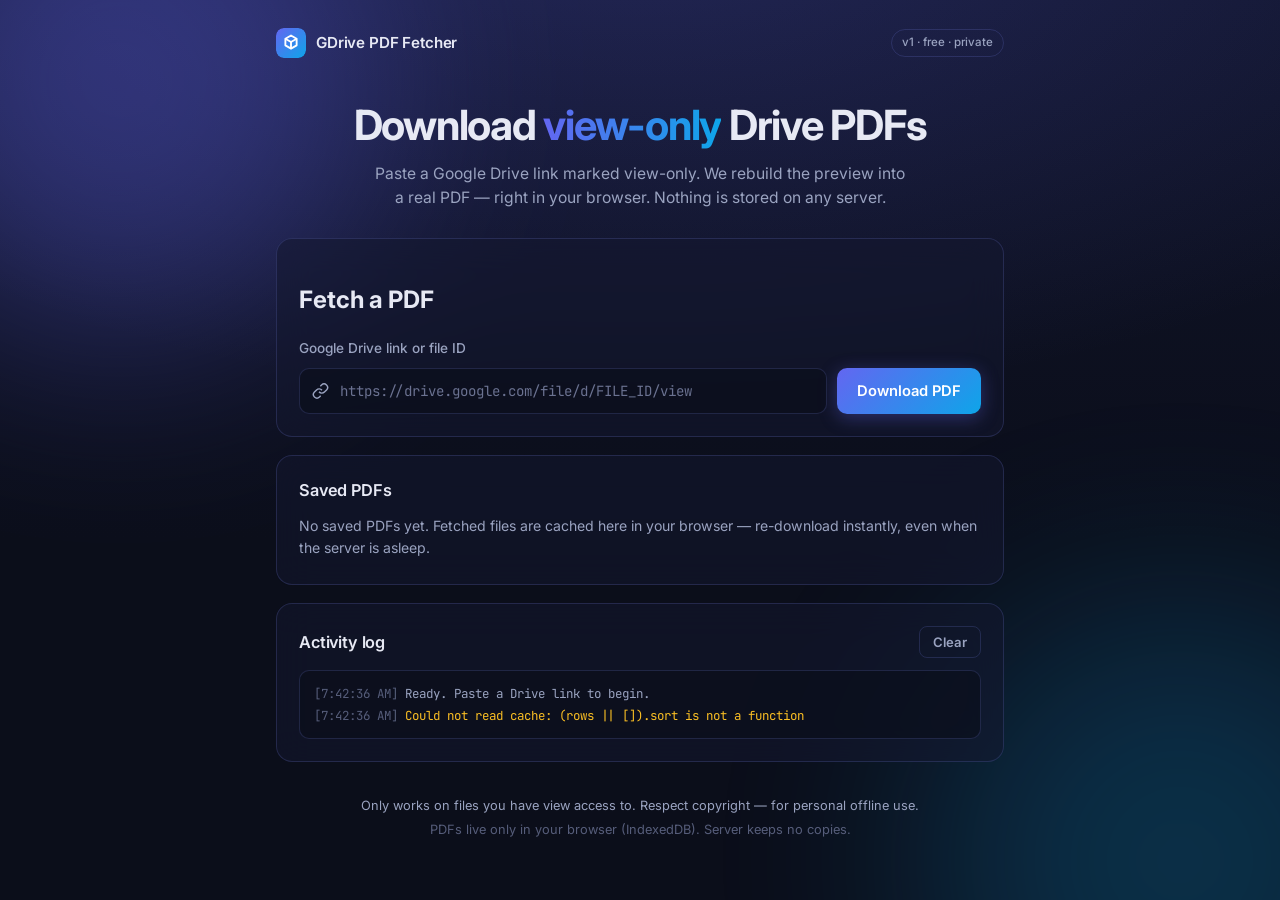
==== frontend/index.html @ 77b12b7b "GDrive PDF Fetcher v1: frontend + Flask/Playwright backend + docs - Frontend: dark glassmorphism UI," ====
<!DOCTYPE html>
<html lang="en">
<head>
  <meta charset="UTF-8">
  <meta name="viewport" content="width=device-width, initial-scale=1.0">
  <meta name="description" content="Download view-only Google Drive PDFs. Free, private, browser-based.">
  <meta name="theme-color" content="#0b0e1a">
  <title>GDrive PDF Fetcher — Save view-only Drive PDFs</title>
  <link rel="preconnect" href="https://fonts.googleapis.com">
  <link rel="preconnect" href="https://fonts.gstatic.com" crossorigin>
  <link href="https://fonts.googleapis.com/css2?family=Inter:wght@400;500;600;700&family=JetBrains+Mono:wght@400;500&display=swap" rel="stylesheet">
  <link rel="stylesheet" href="style.css">
  <link rel="icon" href="data:image/svg+xml,%3Csvg xmlns='http://www.w3.org/2000/svg' viewBox='0 0 32 32'%3E%3Cdefs%3E%3ClinearGradient id='g' x1='0' y1='0' x2='1' y2='1'%3E%3Cstop offset='0' stop-color='%236366f1'/%3E%3Cstop offset='1' stop-color='%230ea5e9'/%3E%3C/linearGradient%3E%3C/defs%3E%3Crect width='32' height='32' rx='8' fill='url(%23g)'/%3E%3Cpath d='M16 8l6 3.5v7L16 22l-6-3.5v-7L16 8z' fill='none' stroke='white' stroke-width='2' stroke-linejoin='round'/%3E%3Cpath d='M16 15v7M16 15l6-3.5M16 15l-6-3.5' stroke='white' stroke-width='2' fill='none'/%3E%3C/svg%3E">
</head>
<body>
  <div class="bg-gradient" aria-hidden="true"></div>
  <div class="bg-glow bg-glow--indigo" aria-hidden="true"></div>
  <div class="bg-glow bg-glow--sky" aria-hidden="true"></div>

  <main class="container">
    <!-- ============ HEADER ============ -->
    <header class="header">
      <div class="logo">
        <svg class="logo-icon" viewBox="0 0 32 32" aria-hidden="true">
          <defs>
            <linearGradient id="logoGrad" x1="0" y1="0" x2="1" y2="1">
              <stop offset="0" stop-color="#6366f1"/>
              <stop offset="1" stop-color="#0ea5e9"/>
            </linearGradient>
          </defs>
          <rect width="32" height="32" rx="8" fill="url(#logoGrad)"/>
          <path d="M16 8l6 3.5v7L16 22l-6-3.5v-7L16 8z" fill="none" stroke="white" stroke-width="2" stroke-linejoin="round"/>
          <path d="M16 15v7M16 15l6-3.5M16 15l-6-3.5" stroke="white" stroke-width="2" fill="none"/>
        </svg>
        <span class="logo-text">GDrive PDF Fetcher</span>
      </div>
      <span class="badge">v1 &middot; free &middot; private</span>
    </header>

    <!-- ============ HERO ============ -->
    <section class="hero">
      <h1 class="hero-title">Download <span class="gradient-text">view-only</span> Drive PDFs</h1>
      <p class="hero-sub">Paste a Google Drive link marked view-only. We rebuild the preview into a real PDF &mdash; right in your browser. Nothing is stored on any server.</p>
    </section>

    <!-- ============ FETCH CARD ============ -->
    <section class="card glass" aria-labelledby="fetch-heading">
      <h2 id="fetch-heading" class="sr-only">Fetch a PDF</h2>

      <form id="fetch-form" novalidate>
        <label for="drive-input" class="field-label">Google Drive link or file ID</label>
        <div class="input-row">
          <div class="input-wrap">
            <svg class="input-icon" viewBox="0 0 24 24" fill="none" stroke="currentColor" stroke-width="2" aria-hidden="true">
              <path d="M10 13a5 5 0 0 0 7.54.54l3-3a5 5 0 0 0-7.07-7.07l-1.72 1.71"/>
              <path d="M14 11a5 5 0 0 0-7.54-.54l-3 3a5 5 0 0 0 7.07 7.07l1.71-1.71"/>
            </svg>
            <input
              id="drive-input"
              name="driveUrl"
              type="text"
              inputmode="url"
              autocomplete="off"
              spellcheck="false"
              placeholder="https://drive.google.com/file/d/FILE_ID/view"
              aria-describedby="input-error"
            >
          </div>
          <button id="download-btn" type="submit" class="btn btn-primary">
            <span class="btn-label">Download PDF</span>
            <span class="btn-spinner" hidden aria-hidden="true"></span>
          </button>
        </div>
        <p id="input-error" class="field-error" role="alert" hidden></p>
      </form>

      <!-- Progress / status area -->
      <div id="status-area" class="status-area" hidden>
        <div class="status-head">
          <span id="status-spinner" class="spinner" aria-hidden="true"></span>
          <p id="status-text" class="status-text" role="status" aria-live="polite"></p>
        </div>
        <div class="progress-track" role="progressbar" aria-valuemin="0" aria-valuemax="100" aria-valuenow="0" aria-label="Download progress">
          <div id="progress-bar" class="progress-fill"></div>
        </div>
        <div id="status-actions" class="status-actions" hidden></div>
      </div>
    </section>

    <!-- ============ SAVED LIST ============ -->
    <section class="card glass" aria-labelledby="saved-heading">
      <div class="saved-head">
        <h2 id="saved-heading" class="card-title">Saved PDFs</h2>
        <span id="saved-count" class="count-pill" hidden></span>
      </div>
      <p id="saved-empty" class="empty-msg">No saved PDFs yet. Fetched files are cached here in your browser &mdash; re-download instantly, even when the server is asleep.</p>
      <ul id="saved-list" class="saved-list"></ul>
    </section>

    <!-- ============ LOG ============ -->
    <section class="card glass" aria-labelledby="log-heading">
      <div class="log-head">
        <h2 id="log-heading" class="card-title">Activity log</h2>
        <button id="clear-log" type="button" class="btn btn-ghost btn-sm">Clear</button>
      </div>
      <div id="log-box" class="log-box" aria-live="polite" aria-label="Activity log"></div>
    </section>

    <!-- ============ FOOTER ============ -->
    <footer class="footer">
      <p>Only works on files you have view access to. Respect copyright &mdash; for personal offline use.</p>
      <p class="footer-muted">PDFs live only in your browser (IndexedDB). Server keeps no copies.</p>
    </footer>
  </main>

  <script type="module" src="app.js"></script>
</body>
</html>
---- frontend/style.css ----
/* ============================================================
   GDrive PDF Fetcher — dark glassmorphism theme
   Indigo → sky accent · WCAG AA · mobile 320px → desktop 1920px
   ============================================================ */

:root {
  /* palette */
  --bg-0: #0b0e1a;
  --bg-1: #10142a;
  --surface: rgba(20, 25, 48, 0.55);
  --surface-strong: rgba(26, 31, 58, 0.85);
  --border: rgba(129, 140, 248, 0.18);
  --border-hover: rgba(129, 140, 248, 0.4);
  --text-1: #e7e9f4;
  --text-2: #9aa3c0;
  --accent-a: #6366f1;
  --accent-b: #0ea5e9;
  --success: #34d399;
  --danger: #f87171;
  --warning: #fbbf24;

  /* type */
  --font-sans: 'Inter', system-ui, -apple-system, 'Segoe UI', sans-serif;
  --font-mono: 'JetBrains Mono', ui-monospace, monospace;

  /* shape + motion */
  --radius: 16px;
  --radius-sm: 10px;
  --ease: cubic-bezier(0.22, 1, 0.36, 1);
}

/* ---------- reset ---------- */
*, *::before, *::after { box-sizing: border-box; }

html { -webkit-text-size-adjust: 100%; }

body {
  margin: 0;
  min-height: 100vh;
  background: var(--bg-0);
  color: var(--text-1);
  font-family: var(--font-sans);
  font-size: 16px;
  line-height: 1.55;
  -webkit-font-smoothing: antialiased;
  overflow-x: hidden;
}

/* ---------- background ---------- */
.bg-gradient {
  position: fixed;
  inset: 0;
  z-index: -2;
  background:
    radial-gradient(ellipse 80% 55% at 50% -10%, rgba(99, 102, 241, 0.22), transparent),
    linear-gradient(180deg, var(--bg-1) 0%, var(--bg-0) 60%);
}

.bg-glow {
  position: fixed;
  z-index: -1;
  width: 520px;
  height: 520px;
  border-radius: 50%;
  filter: blur(110px);
  opacity: 0.35;
  pointer-events: none;
}
.bg-glow--indigo { top: -180px; left: -140px; background: #6366f1; }
.bg-glow--sky    { bottom: -220px; right: -160px; background: #0ea5e9; opacity: 0.22; }

/* ---------- layout ---------- */
.container {
  max-width: 760px;
  margin: 0 auto;
  padding: 20px 16px 48px;
}

.header {
  display: flex;
  align-items: center;
  justify-content: space-between;
  gap: 12px;
  padding: 8px 0 28px;
}

.logo { display: flex; align-items: center; gap: 10px; }
.logo-icon { width: 30px; height: 30px; border-radius: 8px; }
.logo-text { font-weight: 600; font-size: 0.95rem; letter-spacing: -0.01em; }

.badge {
  font-size: 0.72rem;
  font-weight: 500;
  color: var(--text-2);
  border: 1px solid var(--border);
  border-radius: 999px;
  padding: 4px 10px;
  white-space: nowrap;
}

/* ---------- hero ---------- */
.hero { text-align: center; padding: 16px 0 28px; }

.hero-title {
  margin: 0 0 12px;
  font-size: clamp(1.7rem, 5.5vw, 2.6rem);
  font-weight: 700;
  letter-spacing: -0.03em;
  line-height: 1.15;
}

.gradient-text {
  background: linear-gradient(90deg, var(--accent-a), var(--accent-b));
  -webkit-background-clip: text;
  background-clip: text;
  color: transparent;
}

.hero-sub {
  margin: 0 auto;
  max-width: 540px;
  color: var(--text-2);
  font-size: 0.98rem;
}

/* ---------- cards ---------- */
.card {
  border-radius: var(--radius);
  padding: 22px;
  margin-bottom: 18px;
}

.glass {
  background: var(--surface);
  border: 1px solid var(--border);
  backdrop-filter: blur(18px);
  -webkit-backdrop-filter: blur(18px);
}

.card-title { margin: 0; font-size: 1.02rem; font-weight: 600; letter-spacing: -0.01em; }
.saved-head, .log-head {
  display: flex;
  align-items: center;
  justify-content: space-between;
  gap: 10px;
  margin-bottom: 12px;
}

/* ---------- form ---------- */
.field-label {
  display: block;
  font-size: 0.85rem;
  font-weight: 500;
  color: var(--text-2);
  margin-bottom: 8px;
}

.input-row {
  display: flex;
  gap: 10px;
  align-items: stretch;
}

.input-wrap { position: relative; flex: 1; min-width: 0; }

.input-icon {
  position: absolute;
  left: 13px;
  top: 50%;
  transform: translateY(-50%);
  width: 17px;
  height: 17px;
  color: var(--text-2);
  pointer-events: none;
}

#drive-input {
  width: 100%;
  padding: 13px 14px 13px 40px;
  border-radius: var(--radius-sm);
  border: 1px solid var(--border);
  background: rgba(11, 14, 26, 0.6);
  color: var(--text-1);
  font-family: var(--font-mono);
  font-size: 0.88rem;
  transition: border-color 0.18s var(--ease), box-shadow 0.18s var(--ease);
}

#drive-input::placeholder { color: #6b7291; }

#drive-input:focus {
  outline: none;
  border-color: var(--accent-a);
  box-shadow: 0 0 0 3px rgba(99, 102, 241, 0.25);
}

#drive-input[aria-invalid="true"] {
  border-color: var(--danger);
  box-shadow: 0 0 0 3px rgba(248, 113, 113, 0.18);
}

.field-error {
  margin: 8px 2px 0;
  font-size: 0.85rem;
  color: var(--danger);
}

/* ---------- buttons ---------- */
.btn {
  display: inline-flex;
  align-items: center;
  justify-content: center;
  gap: 8px;
  border: none;
  border-radius: var(--radius-sm);
  padding: 12px 20px;
  font-family: var(--font-sans);
  font-size: 0.92rem;
  font-weight: 600;
  cursor: pointer;
  transition: transform 0.15s var(--ease), box-shadow 0.15s var(--ease),
              background 0.15s var(--ease), border-color 0.15s var(--ease), opacity 0.15s;
  text-decoration: none;
}

.btn:focus-visible {
  outline: 2px solid var(--accent-b);
  outline-offset: 2px;
}

.btn:disabled { opacity: 0.55; cursor: not-allowed; }

.btn-primary {
  color: #fff;
  background: linear-gradient(135deg, var(--accent-a), var(--accent-b));
  box-shadow: 0 4px 18px rgba(99, 102, 241, 0.35);
  white-space: nowrap;
}

.btn-primary:hover:not(:disabled) {
  transform: translateY(-1px);
  box-shadow: 0 6px 24px rgba(99, 102, 242, 0.45);
}

.btn-ghost {
  color: var(--text-2);
  background: transparent;
  border: 1px solid var(--border);
}
.btn-ghost:hover:not(:disabled) { color: var(--text-1); border-color: var(--border-hover); }

.btn-danger {
  color: var(--danger);
  background: rgba(248, 113, 113, 0.08);
  border: 1px solid rgba(248, 113, 113, 0.25);
}
.btn-danger:hover:not(:disabled) { background: rgba(248, 113, 113, 0.16); }

.btn-sm { padding: 7px 13px; font-size: 0.82rem; border-radius: 8px; }

.btn-spinner {
  width: 15px;
  height: 15px;
  border: 2px solid rgba(255, 255, 255, 0.35);
  border-top-color: #fff;
  border-radius: 50%;
  animation: spin 0.7s linear infinite;
}

/* ---------- status area ---------- */
.status-area {
  margin-top: 18px;
  border-top: 1px solid var(--border);
  padding-top: 16px;
}

.status-head { display: flex; align-items: flex-start; gap: 10px; }

.status-text {
  margin: 2px 0 0;
  font-size: 0.92rem;
  color: var(--text-1);
  flex: 1;
}

.status-actions { margin-top: 14px; display: flex; gap: 10px; flex-wrap: wrap; }

.progress-track {
  margin-top: 12px;
  height: 6px;
  border-radius: 999px;
  background: rgba(129, 140, 248, 0.12);
  overflow: hidden;
}

.progress-fill {
  height: 100%;
  width: 0%;
  border-radius: 999px;
  background: linear-gradient(90deg, var(--accent-a), var(--accent-b));
  transition: width 0.35s var(--ease);
}

.spinner {
  width: 16px;
  height: 16px;
  flex-shrink: 0;
  margin-top: 3px;
  border: 2px solid rgba(129, 140, 248, 0.3);
  border-top-color: var(--accent-b);
  border-radius: 50%;
  animation: spin 0.7s linear infinite;
}
.spinner[hidden] { display: none; }

.spinner--done {
  animation: none;
  border: none;
  width: auto; height: auto;
}
.spinner--done::before { content: "✓"; color: var(--success); font-weight: 700; }
.spinner--error {
  animation: none;
  border: none;
  width: auto; height: auto;
}
.spinner--error::before { content: "✕"; color: var(--danger); font-weight: 700; }

@keyframes spin { to { transform: rotate(360deg); } }

/* ---------- saved list ---------- */
.count-pill {
  font-size: 0.72rem;
  font-weight: 600;
  color: var(--accent-b);
  background: rgba(14, 165, 233, 0.12);
  border: 1px solid rgba(14, 165, 233, 0.3);
  border-radius: 999px;
  padding: 3px 10px;
}

.empty-msg {
  margin: 4px 0;
  color: var(--text-2);
  font-size: 0.88rem;
}

.saved-list {
  list-style: none;
  margin: 0;
  padding: 0;
  display: flex;
  flex-direction: column;
  gap: 10px;
}

.saved-item {
  display: flex;
  align-items: center;
  gap: 12px;
  border: 1px solid var(--border);
  border-radius: var(--radius-sm);
  padding: 12px 14px;
  background: rgba(11, 14, 26, 0.45);
  transition: border-color 0.15s var(--ease);
}
.saved-item:hover { border-color: var(--border-hover); }

.saved-info { flex: 1; min-width: 0; }

.saved-name {
  display: block;
  font-size: 0.9rem;
  font-weight: 500;
  white-space: nowrap;
  overflow: hidden;
  text-overflow: ellipsis;
}

.saved-meta {
  display: block;
  margin-top: 2px;
  font-size: 0.75rem;
  color: var(--text-2);
  font-family: var(--font-mono);
}

.saved-actions { display: flex; gap: 8px; flex-shrink: 0; }

/* ---------- log ---------- */
.log-box {
  background: rgba(11, 14, 26, 0.6);
  border: 1px solid var(--border);
  border-radius: var(--radius-sm);
  padding: 12px 14px;
  min-height: 64px;
  max-height: 200px;
  overflow-y: auto;
  font-family: var(--font-mono);
  font-size: 0.78rem;
  line-height: 1.7;
  color: var(--text-2);
}

.log-line { margin: 0; word-break: break-word; }
.log-line--info    { color: var(--text-2); }
.log-line--success { color: var(--success); }
.log-line--warn    { color: var(--warning); }
.log-line--error   { color: var(--danger); }
.log-line--time    { color: #565d7a; }

/* ---------- footer ---------- */
.footer {
  text-align: center;
  color: var(--text-2);
  font-size: 0.8rem;
  padding: 12px 8px 0;
}
.footer p { margin: 4px 0; }
.footer-muted { color: #565d7a; }

/* ---------- reduced motion ---------- */
@media (prefers-reduced-motion: reduce) {
  *, *::before, *::after {
    animation-duration: 0.01ms !important;
    animation-iteration-count: 1 !important;
    transition-duration: 0.01ms !important;
  }
}

/* ---------- responsive ---------- */
@media (max-width: 560px) {
  .container { padding: 16px 12px 40px; }
  .card { padding: 18px 16px; }
  .input-row { flex-direction: column; }
  .btn-primary { width: 100%; }
  .saved-item { flex-wrap: wrap; }
  .saved-actions { width: 100%; justify-content: flex-end; }
  .saved-actions .btn { flex: 1; }
}

@media (max-width: 360px) {
  .hero-title { font-size: 1.55rem; }
  .badge { display: none; }
}

/* ---------- print ---------- */
@media print {
  .bg-gradient, .bg-glow { display: none; }
  .glass { background: #fff; border-color: #ccc; }
}
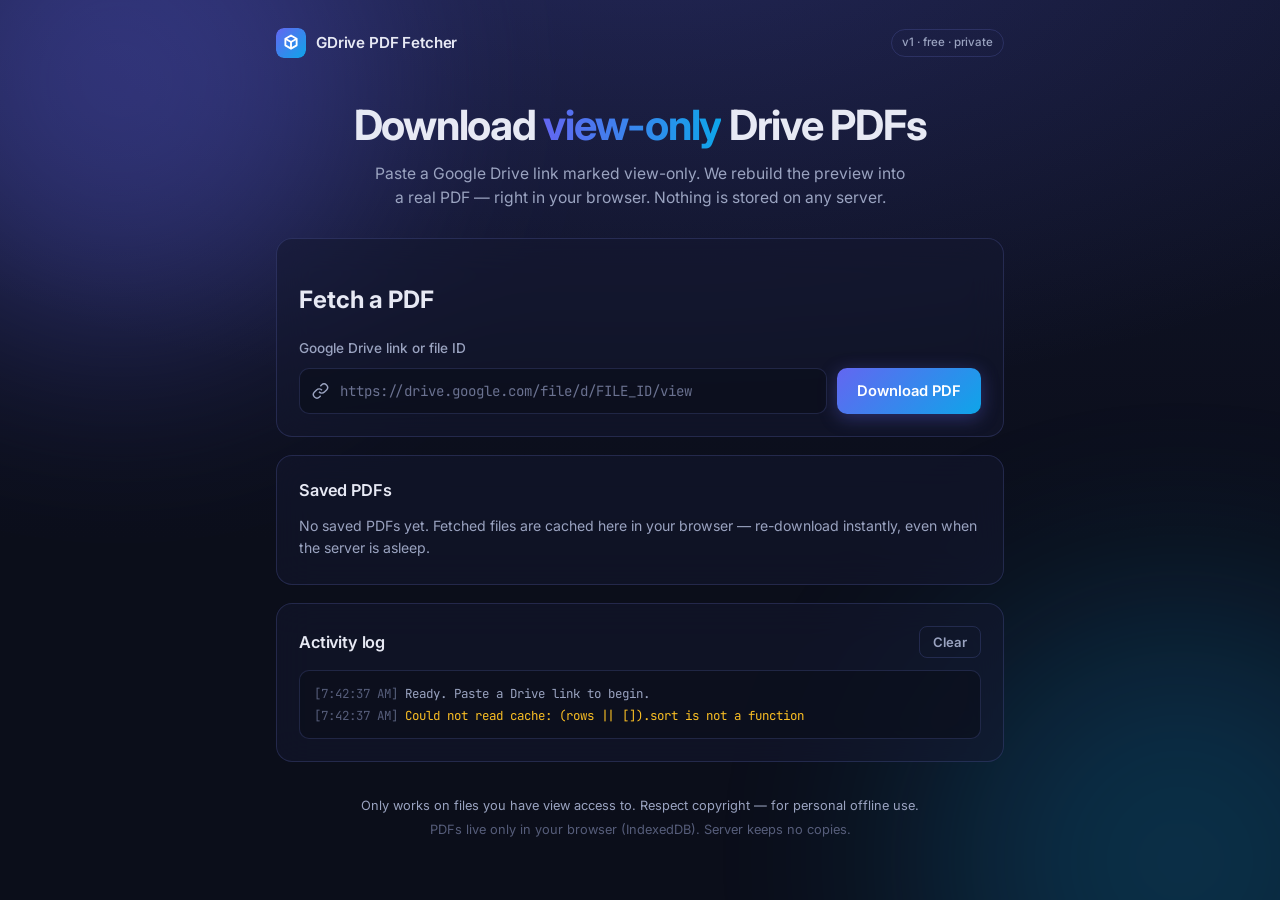
==== commit 41363e0e: "Fix env injection for Vercel static deploy + add DEPLOY.md walkthrough - frontend/scripts/gen-env.mj" ====
--- a/frontend/index.html
+++ b/frontend/index.html
@@ -113,6 +113,7 @@
     </footer>
   </main>
 
+  <script src="env.js"></script>
   <script type="module" src="app.js"></script>
 </body>
 </html>
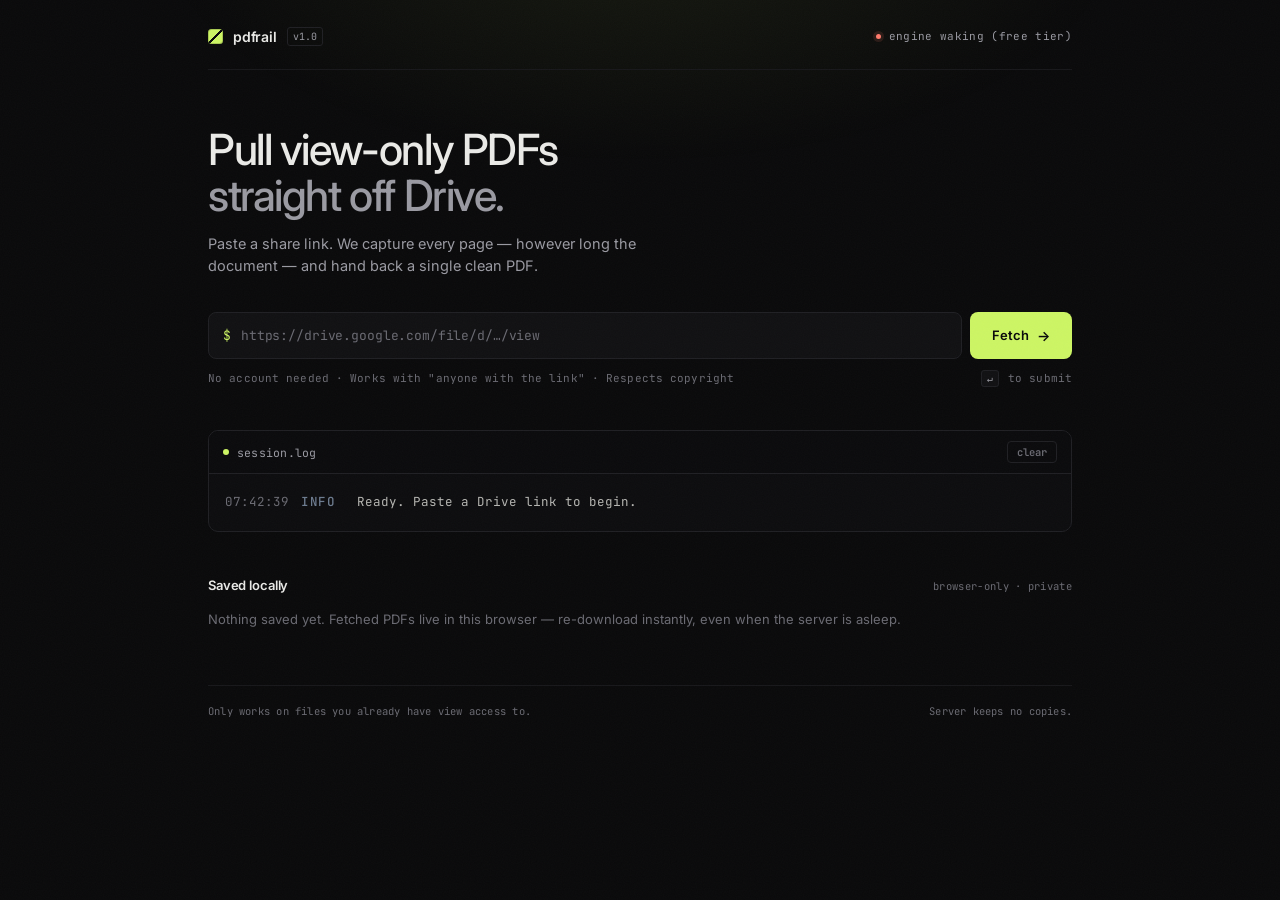
==== commit 4a79def6: "Async job API + pdfrail redesign + IndexedDB fix - backend: POST /api/jobs (202 + background thread " ====
--- a/frontend/index.html
+++ b/frontend/index.html
@@ -1,117 +1,115 @@
 <!DOCTYPE html>
 <html lang="en">
 <head>
-  <meta charset="UTF-8">
-  <meta name="viewport" content="width=device-width, initial-scale=1.0">
-  <meta name="description" content="Download view-only Google Drive PDFs. Free, private, browser-based.">
-  <meta name="theme-color" content="#0b0e1a">
-  <title>GDrive PDF Fetcher — Save view-only Drive PDFs</title>
-  <link rel="preconnect" href="https://fonts.googleapis.com">
-  <link rel="preconnect" href="https://fonts.gstatic.com" crossorigin>
-  <link href="https://fonts.googleapis.com/css2?family=Inter:wght@400;500;600;700&family=JetBrains+Mono:wght@400;500&display=swap" rel="stylesheet">
-  <link rel="stylesheet" href="style.css">
-  <link rel="icon" href="data:image/svg+xml,%3Csvg xmlns='http://www.w3.org/2000/svg' viewBox='0 0 32 32'%3E%3Cdefs%3E%3ClinearGradient id='g' x1='0' y1='0' x2='1' y2='1'%3E%3Cstop offset='0' stop-color='%236366f1'/%3E%3Cstop offset='1' stop-color='%230ea5e9'/%3E%3C/linearGradient%3E%3C/defs%3E%3Crect width='32' height='32' rx='8' fill='url(%23g)'/%3E%3Cpath d='M16 8l6 3.5v7L16 22l-6-3.5v-7L16 8z' fill='none' stroke='white' stroke-width='2' stroke-linejoin='round'/%3E%3Cpath d='M16 15v7M16 15l6-3.5M16 15l-6-3.5' stroke='white' stroke-width='2' fill='none'/%3E%3C/svg%3E">
+<meta charset="UTF-8" />
+<meta name="viewport" content="width=device-width, initial-scale=1.0" />
+<meta name="description" content="Download view-only Google Drive PDFs. Free, private, browser-based." />
+<meta name="theme-color" content="#0a0a0b" />
+<title>pdfrail — view-only drive pdf downloader</title>
+<link rel="preconnect" href="https://fonts.googleapis.com" />
+<link rel="preconnect" href="https://fonts.gstatic.com" crossorigin />
+<link href="https://fonts.googleapis.com/css2?family=Inter:wght@400;500;600&family=JetBrains+Mono:wght@400;500&display=swap" rel="stylesheet" />
+<link rel="stylesheet" href="style.css" />
+<link rel="icon" href="data:image/svg+xml,%3Csvg xmlns='http://www.w3.org/2000/svg' viewBox='0 0 32 32'%3E%3Crect width='32' height='32' rx='7' fill='%23cdf564'/%3E%3Cpath d='M9 22.5V9.5h3.2l7.6 9.1V9.5H23v13h-3.2l-7.6-9.1v9.1H9z' fill='%230a0a0b'/%3E%3C/svg%3E" />
 </head>
 <body>
-  <div class="bg-gradient" aria-hidden="true"></div>
-  <div class="bg-glow bg-glow--indigo" aria-hidden="true"></div>
-  <div class="bg-glow bg-glow--sky" aria-hidden="true"></div>
 
-  <main class="container">
-    <!-- ============ HEADER ============ -->
-    <header class="header">
-      <div class="logo">
-        <svg class="logo-icon" viewBox="0 0 32 32" aria-hidden="true">
-          <defs>
-            <linearGradient id="logoGrad" x1="0" y1="0" x2="1" y2="1">
-              <stop offset="0" stop-color="#6366f1"/>
-              <stop offset="1" stop-color="#0ea5e9"/>
-            </linearGradient>
-          </defs>
-          <rect width="32" height="32" rx="8" fill="url(#logoGrad)"/>
-          <path d="M16 8l6 3.5v7L16 22l-6-3.5v-7L16 8z" fill="none" stroke="white" stroke-width="2" stroke-linejoin="round"/>
-          <path d="M16 15v7M16 15l6-3.5M16 15l-6-3.5" stroke="white" stroke-width="2" fill="none"/>
-        </svg>
-        <span class="logo-text">GDrive PDF Fetcher</span>
+  <div class="shell">
+
+    <!-- topbar -->
+    <header class="topbar">
+      <div class="brand">
+        <span class="mark"></span>
+        <span class="brand-name">pdfrail</span>
+        <span class="brand-tag">v1.0</span>
       </div>
-      <span class="badge">v1 &middot; free &middot; private</span>
+      <div class="topbar-right">
+        <span class="status-dot" id="health-dot"></span>
+        <span id="health-label">checking engine…</span>
+      </div>
     </header>
 
-    <!-- ============ HERO ============ -->
+    <!-- hero -->
     <section class="hero">
-      <h1 class="hero-title">Download <span class="gradient-text">view-only</span> Drive PDFs</h1>
-      <p class="hero-sub">Paste a Google Drive link marked view-only. We rebuild the preview into a real PDF &mdash; right in your browser. Nothing is stored on any server.</p>
+      <h1>Pull view-only PDFs<br /><span class="dim">straight off Drive.</span></h1>
+      <p>Paste a share link. We capture every page — however long the document — and hand back a single clean PDF.</p>
     </section>
 
-    <!-- ============ FETCH CARD ============ -->
-    <section class="card glass" aria-labelledby="fetch-heading">
-      <h2 id="fetch-heading" class="sr-only">Fetch a PDF</h2>
+    <!-- input -->
+    <section>
+      <form class="input-row" id="fetch-form" novalidate>
+        <div class="input-wrap">
+          <span class="input-prefix">$</span>
+          <input
+            id="drive-input"
+            type="text"
+            spellcheck="false"
+            autocomplete="off"
+            placeholder="https://drive.google.com/file/d/…/view"
+            aria-describedby="input-error"
+          />
+        </div>
+        <button id="download-btn" type="submit">Fetch <span class="arrow">→</span></button>
+      </form>
+      <p id="input-error" class="field-error" role="alert" hidden></p>
 
-      <form id="fetch-form" novalidate>
-        <label for="drive-input" class="field-label">Google Drive link or file ID</label>
-        <div class="input-row">
-          <div class="input-wrap">
-            <svg class="input-icon" viewBox="0 0 24 24" fill="none" stroke="currentColor" stroke-width="2" aria-hidden="true">
-              <path d="M10 13a5 5 0 0 0 7.54.54l3-3a5 5 0 0 0-7.07-7.07l-1.72 1.71"/>
-              <path d="M14 11a5 5 0 0 0-7.54-.54l-3 3a5 5 0 0 0 7.07 7.07l1.71-1.71"/>
-            </svg>
-            <input
-              id="drive-input"
-              name="driveUrl"
-              type="text"
-              inputmode="url"
-              autocomplete="off"
-              spellcheck="false"
-              placeholder="https://drive.google.com/file/d/FILE_ID/view"
-              aria-describedby="input-error"
-            >
-          </div>
-          <button id="download-btn" type="submit" class="btn btn-primary">
-            <span class="btn-label">Download PDF</span>
-            <span class="btn-spinner" hidden aria-hidden="true"></span>
-          </button>
-        </div>
-        <p id="input-error" class="field-error" role="alert" hidden></p>
-      </form>
-
-      <!-- Progress / status area -->
-      <div id="status-area" class="status-area" hidden>
-        <div class="status-head">
-          <span id="status-spinner" class="spinner" aria-hidden="true"></span>
-          <p id="status-text" class="status-text" role="status" aria-live="polite"></p>
-        </div>
-        <div class="progress-track" role="progressbar" aria-valuemin="0" aria-valuemax="100" aria-valuenow="0" aria-label="Download progress">
-          <div id="progress-bar" class="progress-fill"></div>
-        </div>
-        <div id="status-actions" class="status-actions" hidden></div>
+      <div class="hint">
+        <span>No account needed · Works with "anyone with the link" · Respects copyright</span>
+        <span><kbd>↵</kbd> to submit</span>
       </div>
     </section>
 
-    <!-- ============ SAVED LIST ============ -->
-    <section class="card glass" aria-labelledby="saved-heading">
+    <!-- progress -->
+    <section class="progress-block" id="status-area" hidden>
+      <div class="progress-head">
+        <div class="stage">
+          <span class="stage-dot" id="stage-dot"></span>
+          <span id="stage-label">Working</span>
+        </div>
+        <div class="pct" id="pct-label"></div>
+      </div>
+
+      <div class="bar"><div class="bar-fill" id="bar-fill" style="width:0%"></div></div>
+
+      <ol class="steps" id="steps">
+        <li data-step="validate">Validate</li>
+        <li data-step="cache">Cache</li>
+        <li data-step="queue">Queue</li>
+        <li data-step="render">Render</li>
+        <li data-step="output">Output</li>
+      </ol>
+
+      <div class="status-actions" id="status-actions" hidden></div>
+    </section>
+
+    <!-- terminal -->
+    <section class="terminal">
+      <div class="term-head">
+        <div class="term-title">
+          <span class="term-dot"></span>
+          session.log
+        </div>
+        <button type="button" class="term-clear" id="clear-log">clear</button>
+      </div>
+      <div class="term-body" id="log-box" aria-live="polite" aria-label="Activity log"></div>
+    </section>
+
+    <!-- saved -->
+    <section class="saved-block">
       <div class="saved-head">
-        <h2 id="saved-heading" class="card-title">Saved PDFs</h2>
-        <span id="saved-count" class="count-pill" hidden></span>
+        <h2 class="saved-title">Saved locally <span class="count-pill" id="saved-count" hidden></span></h2>
+        <span class="saved-sub">browser-only · private</span>
       </div>
-      <p id="saved-empty" class="empty-msg">No saved PDFs yet. Fetched files are cached here in your browser &mdash; re-download instantly, even when the server is asleep.</p>
+      <p id="saved-empty" class="empty-msg">Nothing saved yet. Fetched PDFs live in this browser — re-download instantly, even when the server is asleep.</p>
       <ul id="saved-list" class="saved-list"></ul>
     </section>
 
-    <!-- ============ LOG ============ -->
-    <section class="card glass" aria-labelledby="log-heading">
-      <div class="log-head">
-        <h2 id="log-heading" class="card-title">Activity log</h2>
-        <button id="clear-log" type="button" class="btn btn-ghost btn-sm">Clear</button>
-      </div>
-      <div id="log-box" class="log-box" aria-live="polite" aria-label="Activity log"></div>
-    </section>
+    <footer class="footer">
+      <span>Only works on files you already have view access to.</span>
+      <span>Server keeps no copies.</span>
+    </footer>
 
-    <!-- ============ FOOTER ============ -->
-    <footer class="footer">
-      <p>Only works on files you have view access to. Respect copyright &mdash; for personal offline use.</p>
-      <p class="footer-muted">PDFs live only in your browser (IndexedDB). Server keeps no copies.</p>
-    </footer>
-  </main>
+  </div>
 
   <script src="env.js"></script>
   <script type="module" src="app.js"></script>
--- a/frontend/style.css
+++ b/frontend/style.css
@@ -1,376 +1,560 @@
 /* ============================================================
-   GDrive PDF Fetcher — dark glassmorphism theme
-   Indigo → sky accent · WCAG AA · mobile 320px → desktop 1920px
+   pdfrail — style.css
+   Near-black canvas · acid-lime accent · terminal session log
+   Mobile 320px → desktop · WCAG AA on dark
    ============================================================ */
 
 :root {
-  /* palette */
-  --bg-0: #0b0e1a;
-  --bg-1: #10142a;
-  --surface: rgba(20, 25, 48, 0.55);
-  --surface-strong: rgba(26, 31, 58, 0.85);
-  --border: rgba(129, 140, 248, 0.18);
-  --border-hover: rgba(129, 140, 248, 0.4);
-  --text-1: #e7e9f4;
-  --text-2: #9aa3c0;
-  --accent-a: #6366f1;
-  --accent-b: #0ea5e9;
-  --success: #34d399;
-  --danger: #f87171;
-  --warning: #fbbf24;
-
-  /* type */
-  --font-sans: 'Inter', system-ui, -apple-system, 'Segoe UI', sans-serif;
-  --font-mono: 'JetBrains Mono', ui-monospace, monospace;
-
-  /* shape + motion */
-  --radius: 16px;
-  --radius-sm: 10px;
-  --ease: cubic-bezier(0.22, 1, 0.36, 1);
-}
-
-/* ---------- reset ---------- */
-*, *::before, *::after { box-sizing: border-box; }
-
-html { -webkit-text-size-adjust: 100%; }
+  --bg:        #0a0a0b;
+  --panel:     #111113;
+  --panel-2:   #0d0d0f;
+  --border:    #202024;
+  --border-soft:#18181b;
+  --text:      #eaeae7;
+  --muted:     #9a9aa2;
+  --muted-2:   #6b6b73;
+  --accent:    #cdf564;
+  --accent-hi: #d8ff7a;
+  --ok:        #8bd450;
+  --warn:      #f2a55c;
+  --err:       #ff7a6b;
+  --sans: 'Inter', system-ui, -apple-system, sans-serif;
+  --mono: 'JetBrains Mono', ui-monospace, 'SF Mono', Menlo, monospace;
+}
+
+* { box-sizing: border-box; margin: 0; padding: 0; }
+
+html { height: 100%; -webkit-text-size-adjust: 100%; }
 
 body {
-  margin: 0;
+  background: var(--bg);
+  color: var(--text);
+  font-family: var(--sans);
+  font-size: 15px;
+  line-height: 1.5;
   min-height: 100vh;
-  background: var(--bg-0);
-  color: var(--text-1);
-  font-family: var(--font-sans);
-  font-size: 16px;
-  line-height: 1.55;
   -webkit-font-smoothing: antialiased;
+  -moz-osx-font-smoothing: grayscale;
   overflow-x: hidden;
-}
-
-/* ---------- background ---------- */
-.bg-gradient {
+  position: relative;
+}
+
+/* soft top glow */
+body::before {
+  content: "";
   position: fixed;
   inset: 0;
-  z-index: -2;
-  background:
-    radial-gradient(ellipse 80% 55% at 50% -10%, rgba(99, 102, 241, 0.22), transparent),
-    linear-gradient(180deg, var(--bg-1) 0%, var(--bg-0) 60%);
-}
-
-.bg-glow {
+  pointer-events: none;
+  z-index: 0;
+  background: radial-gradient(700px 340px at 50% -8%, rgba(205, 245, 100, 0.07), transparent 70%);
+}
+
+/* fine grain */
+body::after {
+  content: "";
   position: fixed;
-  z-index: -1;
-  width: 520px;
-  height: 520px;
+  inset: 0;
+  pointer-events: none;
+  z-index: 2;
+  opacity: 0.028;
+  background-image: url("data:image/svg+xml,%3Csvg xmlns='http://www.w3.org/2000/svg' width='140' height='140'%3E%3Cfilter id='n'%3E%3CfeTurbulence type='fractalNoise' baseFrequency='0.85' numOctaves='2'/%3E%3C/filter%3E%3Crect width='100%25' height='100%25' filter='url(%23n)'/%3E%3C/svg%3E");
+}
+
+.shell {
+  position: relative;
+  z-index: 1;
+  max-width: 920px;
+  margin: 0 auto;
+  padding: 26px 28px 90px;
+}
+
+/* ── topbar ───────────────────────────────────── */
+.topbar {
+  display: flex;
+  align-items: center;
+  justify-content: space-between;
+  padding-bottom: 22px;
+  border-bottom: 1px solid var(--border-soft);
+  margin-bottom: 56px;
+}
+
+.brand { display: flex; align-items: center; gap: 10px; }
+
+.mark {
+  width: 15px;
+  height: 15px;
+  border-radius: 3.5px;
+  background: var(--accent);
+  position: relative;
+  box-shadow: inset 0 0 0 1px rgba(0, 0, 0, 0.18);
+}
+.mark::after {
+  content: "";
+  position: absolute;
+  inset: 0;
+  border-radius: 3.5px;
+  background: linear-gradient(135deg,
+    transparent 44%, var(--bg) 44%, var(--bg) 56%, transparent 56%);
+}
+
+.brand-name {
+  font-size: 14px;
+  font-weight: 600;
+  letter-spacing: -0.015em;
+}
+
+.brand-tag {
+  font-family: var(--mono);
+  font-size: 10px;
+  color: var(--muted);
+  border: 1px solid var(--border);
+  border-radius: 3px;
+  padding: 1px 5px;
+  letter-spacing: 0.02em;
+}
+
+.topbar-right {
+  display: flex;
+  align-items: center;
+  gap: 8px;
+  font-family: var(--mono);
+  font-size: 11px;
+  color: var(--muted);
+  letter-spacing: 0.03em;
+}
+
+.status-dot {
+  width: 5px;
+  height: 5px;
   border-radius: 50%;
-  filter: blur(110px);
-  opacity: 0.35;
-  pointer-events: none;
-}
-.bg-glow--indigo { top: -180px; left: -140px; background: #6366f1; }
-.bg-glow--sky    { bottom: -220px; right: -160px; background: #0ea5e9; opacity: 0.22; }
-
-/* ---------- layout ---------- */
-.container {
-  max-width: 760px;
-  margin: 0 auto;
-  padding: 20px 16px 48px;
-}
-
-.header {
-  display: flex;
-  align-items: center;
+  background: var(--accent);
+  box-shadow: 0 0 0 3px rgba(205, 245, 100, 0.12);
+  animation: breathe 2.4s ease-in-out infinite;
+}
+.status-dot.is-down { background: var(--err); box-shadow: 0 0 0 3px rgba(255, 122, 107, 0.12); }
+.status-dot.is-wait { background: var(--muted-2); box-shadow: 0 0 0 3px rgba(107, 107, 115, 0.12); animation: none; }
+
+@keyframes breathe {
+  0%, 100% { opacity: 1; }
+  50%      { opacity: 0.35; }
+}
+
+/* ── hero ─────────────────────────────────────── */
+.hero { margin-bottom: 34px; }
+
+h1 {
+  font-size: clamp(29px, 4.4vw, 43px);
+  font-weight: 500;
+  letter-spacing: -0.033em;
+  line-height: 1.08;
+  text-wrap: balance;
+  margin-bottom: 14px;
+}
+h1 .dim { color: var(--muted); }
+
+.hero p {
+  color: var(--muted);
+  font-size: 14.5px;
+  line-height: 1.55;
+  max-width: 460px;
+}
+
+/* ── input row ────────────────────────────────── */
+.input-row {
+  display: flex;
+  gap: 8px;
+  align-items: stretch;
+}
+
+.input-wrap {
+  flex: 1;
+  display: flex;
+  align-items: center;
+  gap: 10px;
+  background: var(--panel);
+  border: 1px solid var(--border);
+  border-radius: 8px;
+  padding: 0 14px;
+  transition: border-color .16s ease, box-shadow .16s ease;
+}
+.input-wrap:focus-within {
+  border-color: rgba(205, 245, 100, 0.45);
+  box-shadow: 0 0 0 3px rgba(205, 245, 100, 0.07);
+}
+.input-wrap.is-invalid { border-color: rgba(255, 122, 107, 0.55); }
+
+.input-prefix {
+  font-family: var(--mono);
+  font-size: 13px;
+  color: var(--accent);
+  user-select: none;
+}
+
+.input-wrap input {
+  flex: 1;
+  background: transparent;
+  border: 0;
+  outline: 0;
+  padding: 14px 0;
+  color: var(--text);
+  font-family: var(--mono);
+  font-size: 13px;
+  letter-spacing: -0.01em;
+  min-width: 0;
+}
+.input-wrap input::placeholder { color: var(--muted-2); }
+
+button {
+  font-family: var(--sans);
+  font-size: 13px;
+  font-weight: 600;
+  letter-spacing: 0.005em;
+  color: #0a0a0b;
+  background: var(--accent);
+  border: 0;
+  border-radius: 8px;
+  padding: 0 22px;
+  cursor: pointer;
+  display: inline-flex;
+  align-items: center;
+  justify-content: center;
+  gap: 8px;
+  transition: background .15s ease, box-shadow .15s ease, transform .08s ease;
+}
+button:hover:not(:disabled)  { background: var(--accent-hi); box-shadow: 0 0 0 3px rgba(205, 245, 100, 0.12); }
+button:active:not(:disabled) { transform: translateY(1px); }
+button:disabled { opacity: 0.5; cursor: not-allowed; }
+button:focus-visible { outline: 2px solid var(--accent); outline-offset: 2px; }
+
+button.btn-quiet {
+  background: transparent;
+  color: var(--muted);
+  border: 1px solid var(--border);
+}
+button.btn-quiet:hover:not(:disabled) { color: var(--text); border-color: var(--muted-2); box-shadow: none; }
+
+button.btn-danger-quiet {
+  background: transparent;
+  color: var(--err);
+  border: 1px solid rgba(255, 122, 107, 0.3);
+}
+button.btn-danger-quiet:hover:not(:disabled) { background: rgba(255, 122, 107, 0.08); box-shadow: none; }
+
+.arrow {
+  display: inline-block;
+  font-size: 14px;
+  transform: translateY(-0.5px);
+}
+
+.hint {
+  display: flex;
+  justify-content: space-between;
+  gap: 16px;
+  flex-wrap: wrap;
+  margin-top: 11px;
+  font-family: var(--mono);
+  font-size: 11px;
+  color: var(--muted-2);
+  letter-spacing: 0.01em;
+}
+.hint kbd {
+  font-family: var(--mono);
+  font-size: 10px;
+  color: var(--muted);
+  background: var(--panel);
+  border: 1px solid var(--border);
+  border-radius: 3px;
+  padding: 1px 5px;
+  margin-right: 2px;
+}
+
+.field-error {
+  margin-top: 9px;
+  font-family: var(--mono);
+  font-size: 11.5px;
+  color: var(--err);
+}
+
+/* ── progress ─────────────────────────────────── */
+.progress-block { margin-top: 46px; }
+
+.progress-head {
+  display: flex;
+  align-items: baseline;
+  justify-content: space-between;
+  margin-bottom: 11px;
+}
+
+.stage {
+  display: flex;
+  align-items: center;
+  gap: 9px;
+  font-family: var(--mono);
+  font-size: 11.5px;
+  text-transform: uppercase;
+  letter-spacing: 0.055em;
+  color: var(--text);
+}
+
+.stage-dot {
+  width: 6px;
+  height: 6px;
+  border-radius: 50%;
+  background: var(--accent);
+  box-shadow: 0 0 0 4px rgba(205, 245, 100, 0.1);
+  animation: breathe 1.6s ease-in-out infinite;
+}
+.stage-dot.is-error { background: var(--err); box-shadow: 0 0 0 4px rgba(255, 122, 107, 0.14); animation: none; }
+.stage-dot.is-done  { background: var(--ok); box-shadow: 0 0 0 4px rgba(139, 212, 80, 0.14); animation: none; }
+
+.pct {
+  font-family: var(--mono);
+  font-size: 11.5px;
+  color: var(--muted);
+  letter-spacing: 0.02em;
+}
+
+.bar {
+  height: 3px;
+  background: var(--border);
+  border-radius: 2px;
+  overflow: hidden;
+}
+
+.bar-fill {
+  height: 100%;
+  width: 0%;
+  background: var(--accent);
+  border-radius: 2px;
+  position: relative;
+  transition: width .5s ease;
+}
+.bar-fill::after {
+  content: "";
+  position: absolute;
+  inset: 0;
+  background: linear-gradient(90deg, transparent, rgba(255, 255, 255, 0.4));
+  animation: sheen 1.5s ease-in-out infinite;
+}
+.bar-fill.is-error { background: var(--err); }
+.bar-fill.is-done  { background: var(--ok); }
+@keyframes sheen {
+  0%   { opacity: 0; transform: translateX(-30%); }
+  50%  { opacity: 1; }
+  100% { opacity: 0; transform: translateX(30%); }
+}
+
+.steps {
+  display: flex;
+  flex-wrap: wrap;
+  align-items: center;
+  list-style: none;
+  margin-top: 15px;
+  font-family: var(--mono);
+  font-size: 10.5px;
+  text-transform: uppercase;
+  letter-spacing: 0.06em;
+  color: var(--muted-2);
+}
+
+.steps li {
+  display: flex;
+  align-items: center;
+  gap: 7px;
+}
+
+.steps li::before {
+  content: "";
+  width: 5px;
+  height: 5px;
+  border-radius: 50%;
+  background: currentColor;
+  opacity: 0.55;
+}
+
+.steps li:not(:last-child)::after {
+  content: "";
+  width: 22px;
+  height: 1px;
+  background: var(--border);
+  margin: 0 13px;
+}
+
+.steps li.done { color: var(--muted); }
+.steps li.done::before { opacity: 1; }
+
+.steps li.active { color: var(--accent); }
+.steps li.active::before {
+  opacity: 1;
+  box-shadow: 0 0 0 3px rgba(205, 245, 100, 0.16);
+}
+
+.steps li.failed { color: var(--err); }
+
+.status-actions { margin-top: 18px; display: flex; gap: 8px; flex-wrap: wrap; }
+.status-actions button { padding: 9px 16px; }
+
+/* ── terminal ─────────────────────────────────── */
+.terminal {
+  margin-top: 44px;
+  background: var(--panel-2);
+  border: 1px solid var(--border);
+  border-radius: 10px;
+  overflow: hidden;
+}
+
+.term-head {
+  display: flex;
+  align-items: center;
+  justify-content: space-between;
+  padding: 10px 14px;
+  background: #0b0b0d;
+  border-bottom: 1px solid var(--border);
+}
+
+.term-title {
+  display: flex;
+  align-items: center;
+  gap: 8px;
+  font-family: var(--mono);
+  font-size: 11.5px;
+  color: var(--muted);
+  letter-spacing: 0.02em;
+}
+
+.term-dot {
+  width: 6px;
+  height: 6px;
+  border-radius: 50%;
+  background: var(--accent);
+}
+
+.term-clear {
+  background: transparent;
+  color: var(--muted-2);
+  font-family: var(--mono);
+  font-size: 10.5px;
+  padding: 3px 9px;
+  border: 1px solid var(--border);
+  border-radius: 4px;
+}
+.term-clear:hover { color: var(--text); box-shadow: none; }
+
+.term-body {
+  padding: 16px 16px 18px;
+  font-family: var(--mono);
+  font-size: 12.5px;
+  line-height: 1.85;
+  max-height: 264px;
+  overflow-y: auto;
+  scrollbar-width: thin;
+  scrollbar-color: #26262a transparent;
+}
+.term-body::-webkit-scrollbar { width: 8px; }
+.term-body::-webkit-scrollbar-thumb {
+  background: #26262a;
+  border-radius: 4px;
+}
+
+.line {
+  display: grid;
+  grid-template-columns: 64px 44px 1fr;
+  gap: 12px;
+  white-space: pre-wrap;
+  word-break: break-word;
+}
+
+.t { color: var(--muted-2); }
+
+.lvl { letter-spacing: 0.04em; font-weight: 500; }
+.lvl.info { color: #6d7c90; }
+.lvl.ok   { color: var(--ok); }
+.lvl.warn { color: var(--warn); }
+.lvl.err  { color: var(--err); }
+
+.msg { color: #b6b6b2; }
+.msg .accent { color: var(--accent); }
+
+.cursor {
+  display: inline-block;
+  width: 7px;
+  height: 13px;
+  margin-left: 3px;
+  background: var(--accent);
+  vertical-align: -2px;
+  animation: blink 1.1s steps(2, start) infinite;
+}
+@keyframes blink {
+  0%, 50%   { opacity: 1; }
+  50.1%,100%{ opacity: 0; }
+}
+
+/* ── saved block ──────────────────────────────── */
+.saved-block { margin-top: 44px; }
+
+.saved-head {
+  display: flex;
+  align-items: baseline;
   justify-content: space-between;
   gap: 12px;
-  padding: 8px 0 28px;
-}
-
-.logo { display: flex; align-items: center; gap: 10px; }
-.logo-icon { width: 30px; height: 30px; border-radius: 8px; }
-.logo-text { font-weight: 600; font-size: 0.95rem; letter-spacing: -0.01em; }
-
-.badge {
-  font-size: 0.72rem;
-  font-weight: 500;
-  color: var(--text-2);
-  border: 1px solid var(--border);
+  margin-bottom: 14px;
+}
+
+.saved-title {
+  font-size: 13px;
+  font-weight: 600;
+  letter-spacing: -0.01em;
+  display: flex;
+  align-items: center;
+  gap: 8px;
+}
+
+.saved-sub {
+  font-family: var(--mono);
+  font-size: 10.5px;
+  color: var(--muted-2);
+  letter-spacing: 0.03em;
+}
+
+.count-pill {
+  font-family: var(--mono);
+  font-size: 10px;
+  color: var(--accent);
+  background: rgba(205, 245, 100, 0.08);
+  border: 1px solid rgba(205, 245, 100, 0.25);
   border-radius: 999px;
-  padding: 4px 10px;
-  white-space: nowrap;
-}
-
-/* ---------- hero ---------- */
-.hero { text-align: center; padding: 16px 0 28px; }
-
-.hero-title {
-  margin: 0 0 12px;
-  font-size: clamp(1.7rem, 5.5vw, 2.6rem);
-  font-weight: 700;
-  letter-spacing: -0.03em;
-  line-height: 1.15;
-}
-
-.gradient-text {
-  background: linear-gradient(90deg, var(--accent-a), var(--accent-b));
-  -webkit-background-clip: text;
-  background-clip: text;
-  color: transparent;
-}
-
-.hero-sub {
-  margin: 0 auto;
-  max-width: 540px;
-  color: var(--text-2);
-  font-size: 0.98rem;
-}
-
-/* ---------- cards ---------- */
-.card {
-  border-radius: var(--radius);
-  padding: 22px;
-  margin-bottom: 18px;
-}
-
-.glass {
-  background: var(--surface);
-  border: 1px solid var(--border);
-  backdrop-filter: blur(18px);
-  -webkit-backdrop-filter: blur(18px);
-}
-
-.card-title { margin: 0; font-size: 1.02rem; font-weight: 600; letter-spacing: -0.01em; }
-.saved-head, .log-head {
-  display: flex;
-  align-items: center;
-  justify-content: space-between;
-  gap: 10px;
-  margin-bottom: 12px;
-}
-
-/* ---------- form ---------- */
-.field-label {
-  display: block;
-  font-size: 0.85rem;
-  font-weight: 500;
-  color: var(--text-2);
-  margin-bottom: 8px;
-}
-
-.input-row {
-  display: flex;
-  gap: 10px;
-  align-items: stretch;
-}
-
-.input-wrap { position: relative; flex: 1; min-width: 0; }
-
-.input-icon {
-  position: absolute;
-  left: 13px;
-  top: 50%;
-  transform: translateY(-50%);
-  width: 17px;
-  height: 17px;
-  color: var(--text-2);
-  pointer-events: none;
-}
-
-#drive-input {
-  width: 100%;
-  padding: 13px 14px 13px 40px;
-  border-radius: var(--radius-sm);
-  border: 1px solid var(--border);
-  background: rgba(11, 14, 26, 0.6);
-  color: var(--text-1);
-  font-family: var(--font-mono);
-  font-size: 0.88rem;
-  transition: border-color 0.18s var(--ease), box-shadow 0.18s var(--ease);
-}
-
-#drive-input::placeholder { color: #6b7291; }
-
-#drive-input:focus {
-  outline: none;
-  border-color: var(--accent-a);
-  box-shadow: 0 0 0 3px rgba(99, 102, 241, 0.25);
-}
-
-#drive-input[aria-invalid="true"] {
-  border-color: var(--danger);
-  box-shadow: 0 0 0 3px rgba(248, 113, 113, 0.18);
-}
-
-.field-error {
-  margin: 8px 2px 0;
-  font-size: 0.85rem;
-  color: var(--danger);
-}
-
-/* ---------- buttons ---------- */
-.btn {
-  display: inline-flex;
-  align-items: center;
-  justify-content: center;
-  gap: 8px;
-  border: none;
-  border-radius: var(--radius-sm);
-  padding: 12px 20px;
-  font-family: var(--font-sans);
-  font-size: 0.92rem;
-  font-weight: 600;
-  cursor: pointer;
-  transition: transform 0.15s var(--ease), box-shadow 0.15s var(--ease),
-              background 0.15s var(--ease), border-color 0.15s var(--ease), opacity 0.15s;
-  text-decoration: none;
-}
-
-.btn:focus-visible {
-  outline: 2px solid var(--accent-b);
-  outline-offset: 2px;
-}
-
-.btn:disabled { opacity: 0.55; cursor: not-allowed; }
-
-.btn-primary {
-  color: #fff;
-  background: linear-gradient(135deg, var(--accent-a), var(--accent-b));
-  box-shadow: 0 4px 18px rgba(99, 102, 241, 0.35);
-  white-space: nowrap;
-}
-
-.btn-primary:hover:not(:disabled) {
-  transform: translateY(-1px);
-  box-shadow: 0 6px 24px rgba(99, 102, 242, 0.45);
-}
-
-.btn-ghost {
-  color: var(--text-2);
-  background: transparent;
-  border: 1px solid var(--border);
-}
-.btn-ghost:hover:not(:disabled) { color: var(--text-1); border-color: var(--border-hover); }
-
-.btn-danger {
-  color: var(--danger);
-  background: rgba(248, 113, 113, 0.08);
-  border: 1px solid rgba(248, 113, 113, 0.25);
-}
-.btn-danger:hover:not(:disabled) { background: rgba(248, 113, 113, 0.16); }
-
-.btn-sm { padding: 7px 13px; font-size: 0.82rem; border-radius: 8px; }
-
-.btn-spinner {
-  width: 15px;
-  height: 15px;
-  border: 2px solid rgba(255, 255, 255, 0.35);
-  border-top-color: #fff;
-  border-radius: 50%;
-  animation: spin 0.7s linear infinite;
-}
-
-/* ---------- status area ---------- */
-.status-area {
-  margin-top: 18px;
-  border-top: 1px solid var(--border);
-  padding-top: 16px;
-}
-
-.status-head { display: flex; align-items: flex-start; gap: 10px; }
-
-.status-text {
-  margin: 2px 0 0;
-  font-size: 0.92rem;
-  color: var(--text-1);
-  flex: 1;
-}
-
-.status-actions { margin-top: 14px; display: flex; gap: 10px; flex-wrap: wrap; }
-
-.progress-track {
-  margin-top: 12px;
-  height: 6px;
-  border-radius: 999px;
-  background: rgba(129, 140, 248, 0.12);
-  overflow: hidden;
-}
-
-.progress-fill {
-  height: 100%;
-  width: 0%;
-  border-radius: 999px;
-  background: linear-gradient(90deg, var(--accent-a), var(--accent-b));
-  transition: width 0.35s var(--ease);
-}
-
-.spinner {
-  width: 16px;
-  height: 16px;
-  flex-shrink: 0;
-  margin-top: 3px;
-  border: 2px solid rgba(129, 140, 248, 0.3);
-  border-top-color: var(--accent-b);
-  border-radius: 50%;
-  animation: spin 0.7s linear infinite;
-}
-.spinner[hidden] { display: none; }
-
-.spinner--done {
-  animation: none;
-  border: none;
-  width: auto; height: auto;
-}
-.spinner--done::before { content: "✓"; color: var(--success); font-weight: 700; }
-.spinner--error {
-  animation: none;
-  border: none;
-  width: auto; height: auto;
-}
-.spinner--error::before { content: "✕"; color: var(--danger); font-weight: 700; }
-
-@keyframes spin { to { transform: rotate(360deg); } }
-
-/* ---------- saved list ---------- */
-.count-pill {
-  font-size: 0.72rem;
-  font-weight: 600;
-  color: var(--accent-b);
-  background: rgba(14, 165, 233, 0.12);
-  border: 1px solid rgba(14, 165, 233, 0.3);
-  border-radius: 999px;
-  padding: 3px 10px;
+  padding: 1px 8px;
 }
 
 .empty-msg {
-  margin: 4px 0;
-  color: var(--text-2);
-  font-size: 0.88rem;
+  color: var(--muted-2);
+  font-size: 13px;
 }
 
 .saved-list {
   list-style: none;
-  margin: 0;
-  padding: 0;
   display: flex;
   flex-direction: column;
-  gap: 10px;
+  gap: 8px;
 }
 
 .saved-item {
   display: flex;
   align-items: center;
   gap: 12px;
-  border: 1px solid var(--border);
-  border-radius: var(--radius-sm);
-  padding: 12px 14px;
-  background: rgba(11, 14, 26, 0.45);
-  transition: border-color 0.15s var(--ease);
-}
-.saved-item:hover { border-color: var(--border-hover); }
+  border: 1px solid var(--border-soft);
+  border-radius: 8px;
+  padding: 11px 14px;
+  background: var(--panel);
+  transition: border-color .15s ease;
+}
+.saved-item:hover { border-color: var(--border); }
 
 .saved-info { flex: 1; min-width: 0; }
 
 .saved-name {
   display: block;
-  font-size: 0.9rem;
+  font-size: 13px;
   font-weight: 500;
   white-space: nowrap;
   overflow: hidden;
@@ -380,46 +564,30 @@
 .saved-meta {
   display: block;
   margin-top: 2px;
-  font-size: 0.75rem;
-  color: var(--text-2);
-  font-family: var(--font-mono);
-}
-
-.saved-actions { display: flex; gap: 8px; flex-shrink: 0; }
-
-/* ---------- log ---------- */
-.log-box {
-  background: rgba(11, 14, 26, 0.6);
-  border: 1px solid var(--border);
-  border-radius: var(--radius-sm);
-  padding: 12px 14px;
-  min-height: 64px;
-  max-height: 200px;
-  overflow-y: auto;
-  font-family: var(--font-mono);
-  font-size: 0.78rem;
-  line-height: 1.7;
-  color: var(--text-2);
-}
-
-.log-line { margin: 0; word-break: break-word; }
-.log-line--info    { color: var(--text-2); }
-.log-line--success { color: var(--success); }
-.log-line--warn    { color: var(--warning); }
-.log-line--error   { color: var(--danger); }
-.log-line--time    { color: #565d7a; }
-
-/* ---------- footer ---------- */
+  font-size: 10.5px;
+  color: var(--muted-2);
+  font-family: var(--mono);
+}
+
+.saved-actions { display: flex; gap: 7px; flex-shrink: 0; }
+.saved-actions button { padding: 7px 13px; font-size: 12px; }
+
+/* ── footer ───────────────────────────────────── */
 .footer {
-  text-align: center;
-  color: var(--text-2);
-  font-size: 0.8rem;
-  padding: 12px 8px 0;
-}
-.footer p { margin: 4px 0; }
-.footer-muted { color: #565d7a; }
-
-/* ---------- reduced motion ---------- */
+  margin-top: 56px;
+  padding-top: 18px;
+  border-top: 1px solid var(--border-soft);
+  display: flex;
+  justify-content: space-between;
+  gap: 12px;
+  flex-wrap: wrap;
+  font-family: var(--mono);
+  font-size: 10.5px;
+  color: var(--muted-2);
+  letter-spacing: 0.02em;
+}
+
+/* ── reduced motion ───────────────────────────── */
 @media (prefers-reduced-motion: reduce) {
   *, *::before, *::after {
     animation-duration: 0.01ms !important;
@@ -428,24 +596,29 @@
   }
 }
 
-/* ---------- responsive ---------- */
-@media (max-width: 560px) {
-  .container { padding: 16px 12px 40px; }
-  .card { padding: 18px 16px; }
+/* ── responsive ───────────────────────────────── */
+@media (max-width: 640px) {
+  .shell { padding: 20px 16px 64px; }
+  .topbar { margin-bottom: 42px; }
   .input-row { flex-direction: column; }
-  .btn-primary { width: 100%; }
+  .input-row button { padding: 14px; }
+  .hint { font-size: 10.5px; }
+  .steps li:not(:last-child)::after { width: 10px; margin: 0 8px; }
+  .line { grid-template-columns: 56px 38px 1fr; gap: 9px; }
+  .term-body { font-size: 11.5px; }
   .saved-item { flex-wrap: wrap; }
   .saved-actions { width: 100%; justify-content: flex-end; }
-  .saved-actions .btn { flex: 1; }
+  .saved-actions button { flex: 1; }
+  .footer { flex-direction: column; gap: 4px; }
 }
 
 @media (max-width: 360px) {
-  .hero-title { font-size: 1.55rem; }
-  .badge { display: none; }
-}
-
-/* ---------- print ---------- */
+  h1 { font-size: 26px; }
+  .brand-tag { display: none; }
+}
+
+/* ── print ────────────────────────────────────── */
 @media print {
-  .bg-gradient, .bg-glow { display: none; }
-  .glass { background: #fff; border-color: #ccc; }
-}
+  body::before, body::after { display: none; }
+  .terminal, .saved-block, .progress-block { display: none; }
+}
